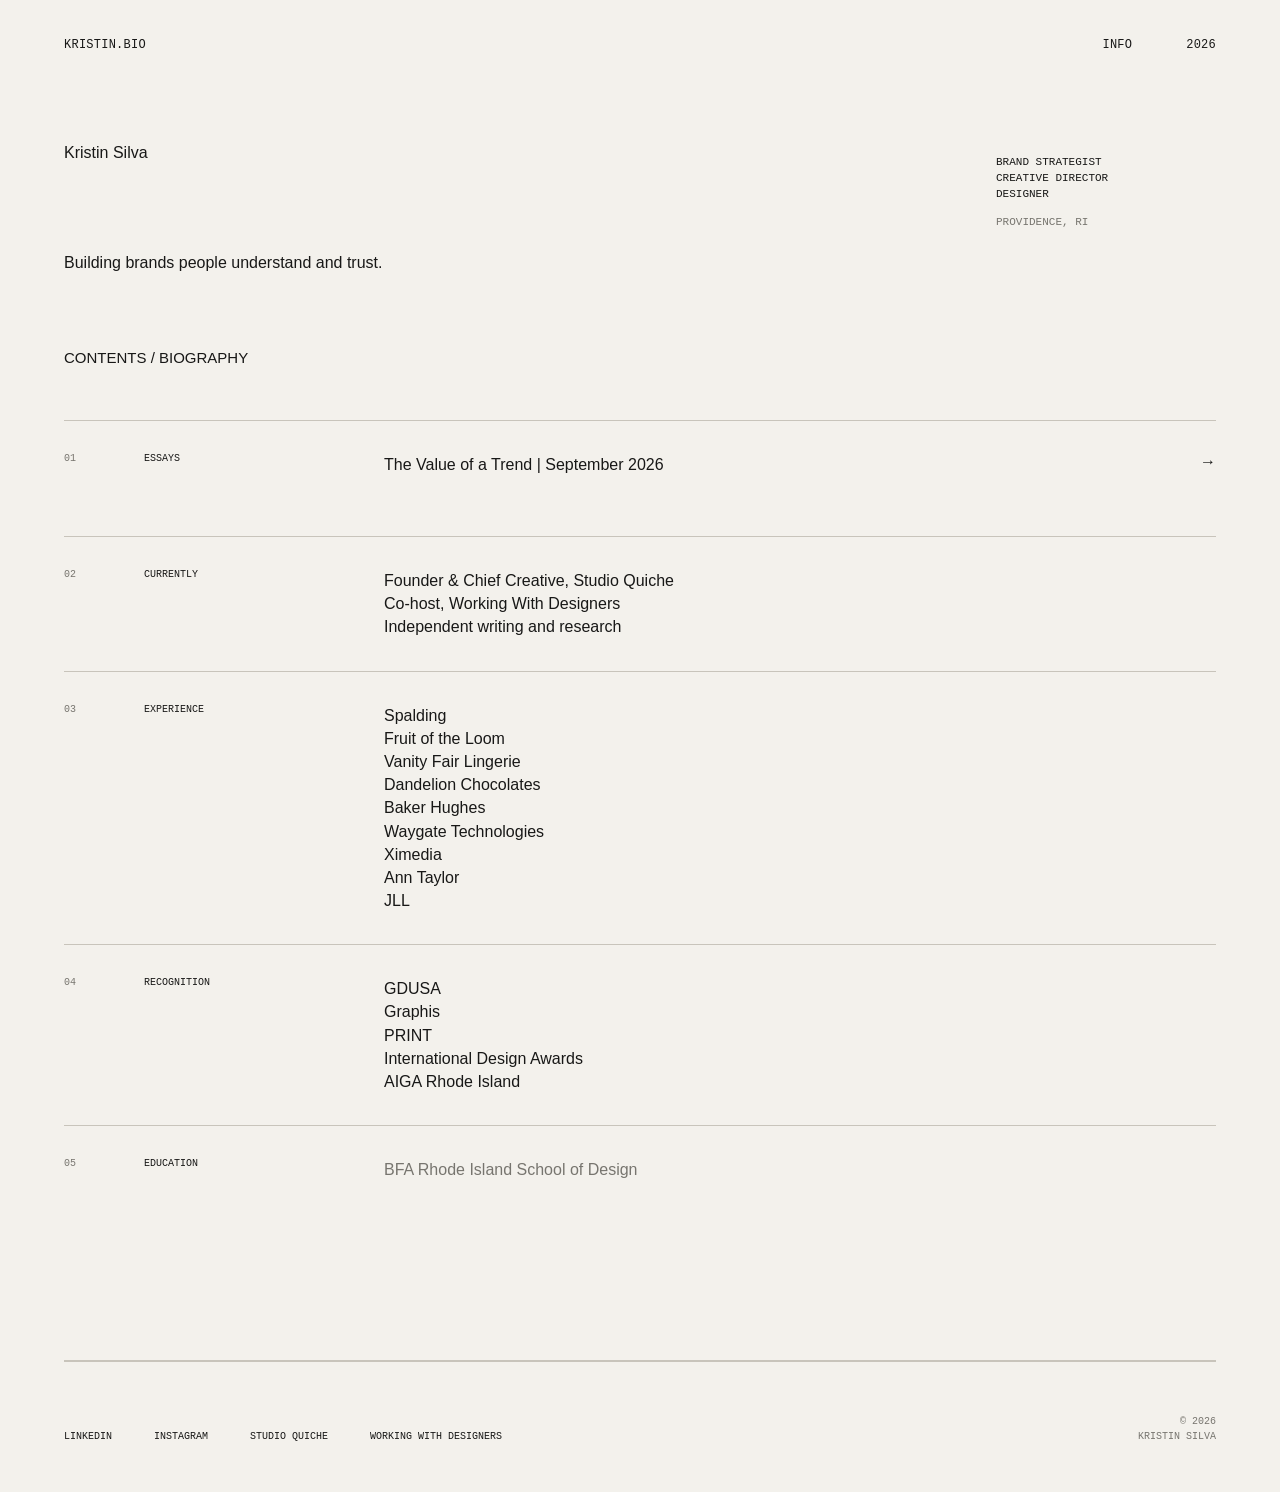
==== index.html @ f1316359 "Add files via upload" ====
<!doctype html>
<html lang="en">
<head>
  <meta charset="utf-8">
<meta name="viewport" content="width=device-width, initial-scale=1">
<meta name="description" content="Kristin Silva — brand strategist, creative director, designer, and independent writer.">
<link rel="preconnect" href="https://api.fontshare.com">
<link href="https://api.fontshare.com/v2/css?f[]=switzer@300,400,500&display=swap" rel="stylesheet">
<link rel="stylesheet" href="style.css">
  <title>Kristin Silva</title>
</head>
<body>
  <header class="site-header">
    <a class="wordmark" href="index.html">KRISTIN.BIO</a>
    <nav><a href="index.html">INFO</a><span>2026</span></nav>
  </header>

  <main class="home">
    <section class="intro">
      <div class="intro-main">
        <h1>Kristin Silva</h1>
        <p class="descriptor mobile-only">BRAND STRATEGIST<br>CREATIVE DIRECTOR<br>DESIGNER</p>
        <p class="location mobile-only">PROVIDENCE, RI</p>
        <p class="statement">Building brands people understand and trust.</p>
      </div>
      <div class="intro-side desktop-only">
        <p>BRAND STRATEGIST<br>CREATIVE DIRECTOR<br>DESIGNER</p>
        <p class="location">PROVIDENCE, RI</p>
      </div>
    </section>

    <h2 class="contents-title">CONTENTS / BIOGRAPHY</h2>

    <section class="bio-list">
      <a class="bio-row essay-row" href="essay.html">
        <span class="num">01</span><span class="label">ESSAYS</span>
        <span class="value">The Value of a Trend | September 2026</span><span class="arrow">→</span>
      </a>
      <div class="bio-row">
        <span class="num">02</span><span class="label">CURRENTLY</span>
        <span class="value">Founder &amp; Chief Creative, Studio Quiche<br>Co-host, Working With Designers<br>Independent writing and research</span>
      </div>
      <div class="bio-row">
        <span class="num">03</span><span class="label">EXPERIENCE</span>
        <span class="value">Spalding<br>Fruit of the Loom<br>Vanity Fair Lingerie<br>Dandelion Chocolates<br>Baker Hughes<br>Waygate Technologies<br>Ximedia<br>Ann Taylor<br>JLL</span>
      </div>
      <div class="bio-row">
        <span class="num">04</span><span class="label">RECOGNITION</span>
        <span class="value">GDUSA<br>Graphis<br>PRINT<br>International Design Awards<br>AIGA Rhode Island</span>
      </div>
      <div class="bio-row education">
        <span class="num">05</span><span class="label">EDUCATION</span>
        <span class="value muted">BFA Rhode Island School of Design</span>
      </div>
    </section>
  </main>
  <footer class="site-footer">
  <div class="footer-links">
    <!-- Replace # with your exact profile URLs when ready. -->
    <a href="#">LINKEDIN</a>
    <a href="#">INSTAGRAM</a>
    <a href="https://studioquiche.com/">STUDIO QUICHE</a>
    <a href="https://www.workingwithdesigners.com/">WORKING WITH DESIGNERS</a>
  </div>
  <div class="copyright">© 2026<br>KRISTIN SILVA</div>
</footer>
</body>
</html>
---- style.css ----
*{box-sizing:border-box}
:root{--paper:#f3f1ec;--ink:#181817;--muted:#77756f;--rule:#c8c4bb}
html{background:var(--paper);color:var(--ink)}
body{margin:0;background:var(--paper);font-family:"Switzer",Arial,Helvetica,sans-serif;font-weight:400}
a{color:inherit;text-decoration:none}
.site-header{height:92px;padding:38px 5vw 0;display:flex;justify-content:space-between;align-items:flex-start;font-family:"Courier New",monospace;font-size:12px;letter-spacing:.02em}
.site-header nav{display:flex;gap:54px}
.home{padding:52px 5vw 0}
.intro{display:grid;grid-template-columns:1fr 220px;min-height:205px}
.intro h1{font-size:16px;font-weight:400;margin:0 0 92px}
.statement{font-size:16px;margin:0}
.intro-side{font-family:"Courier New",monospace;font-size:11px;line-height:1.45}
.location{color:var(--muted);margin-top:12px}
.contents-title{font-size:15px;font-weight:400;margin:0 0 54px}
.bio-list{border-top:1px solid var(--rule)}
.bio-row{display:grid;grid-template-columns:80px 240px 1fr 30px;border-bottom:1px solid var(--rule);padding:32px 0;min-height:116px}
.bio-row .num,.bio-row .label{font-family:"Courier New",monospace;font-size:10px}
.bio-row .num{color:var(--muted)}
.bio-row .value{font-size:16px;line-height:1.45}
.bio-row .arrow{text-align:right}
.bio-row.education{min-height:235px}
.muted{color:var(--muted)}
.site-footer{margin:0 5vw;padding:52px 0 48px;border-top:1px solid var(--rule);display:flex;justify-content:space-between;align-items:flex-end;font-family:"Courier New",monospace;font-size:10px;line-height:1.5}
.home+.site-footer{margin-top:0}
.footer-links{display:flex;gap:42px}
.copyright{text-align:right;color:var(--muted)}
.mobile-only{display:none}

/* Essay */
.essay-page{padding:35px 5vw 90px}
.essay-meta{font-family:"Courier New",monospace;font-size:10px;color:var(--muted);margin-bottom:18px}
.essay-page>h1{font-family:Georgia,"Times New Roman",serif;font-size:42px;font-weight:400;line-height:1.05;margin:0 0 15px}
.dek{font-size:17px;color:var(--muted);margin:0 0 34px;max-width:650px;line-height:1.45}
.hero{margin:0 0 50px}
.hero img{display:block;width:100%;max-height:560px;object-fit:cover;border-radius:0}
.essay-body{width:min(640px,52vw);margin:0 auto;font-size:16px;line-height:1.6}
.essay-body p{margin:0 0 25px}
.essay-page+.site-footer{margin-top:0}

@media (max-width:700px){
  .desktop-only{display:none}
  .mobile-only{display:block}
  .site-header{height:94px;padding:38px 28px 0;font-size:14px}
  .site-header nav{gap:34px}
  .home{padding:28px 28px 0}
  .intro{display:block;min-height:292px}
  .intro h1{font-size:23px;margin:0 0 28px}
  .descriptor{font-family:"Courier New",monospace;font-size:14px;line-height:1.55;margin:0}
  .intro .location{font-family:"Courier New",monospace;font-size:14px;margin:12px 0 38px}
  .statement{font-size:22px;line-height:1.25}
  .contents-title{font-family:"Courier New",monospace;font-size:14px;margin:0 0 28px}
  .bio-row{grid-template-columns:1fr 34px;padding:34px 0;min-height:0}
  .bio-row .label{grid-column:1;grid-row:1;font-size:12px;margin-bottom:22px}
  .bio-row .num{grid-column:2;grid-row:1;text-align:right;font-size:12px}
  .bio-row .value{grid-column:1 / -1;grid-row:2;font-size:20px;line-height:1.5}
  .bio-row .arrow{grid-column:2;grid-row:2;font-size:18px}
  .bio-row.education{min-height:137px}
  .essay-row .value{padding-right:20px}
  .site-footer{margin:135px 28px 0;padding:48px 0 58px;display:block;font-size:11px}
  .footer-links{display:flex;flex-direction:column;gap:25px}
  .copyright{text-align:left;margin-top:62px}

  .essay-page{padding:26px 18px 0}
  .essay-meta{font-size:9px;margin-bottom:27px}
  .essay-page>h1{font-size:29px;line-height:1.05;margin-bottom:24px}
  .dek{font-size:15px;line-height:1.45;margin-bottom:28px}
  .hero{margin:0 0 31px}
  .hero img{height:auto;border-radius:7px}
  .essay-body{width:100%;margin:0;font-size:14px;line-height:1.65}
  .essay-body p{margin-bottom:24px}
  .essay-page+.site-footer{margin-top:46px}
}

@media (min-width:1200px){
  .site-header,.home,.essay-page{padding-left:5vw;padding-right:5vw}
  .essay-body{width:560px}
}
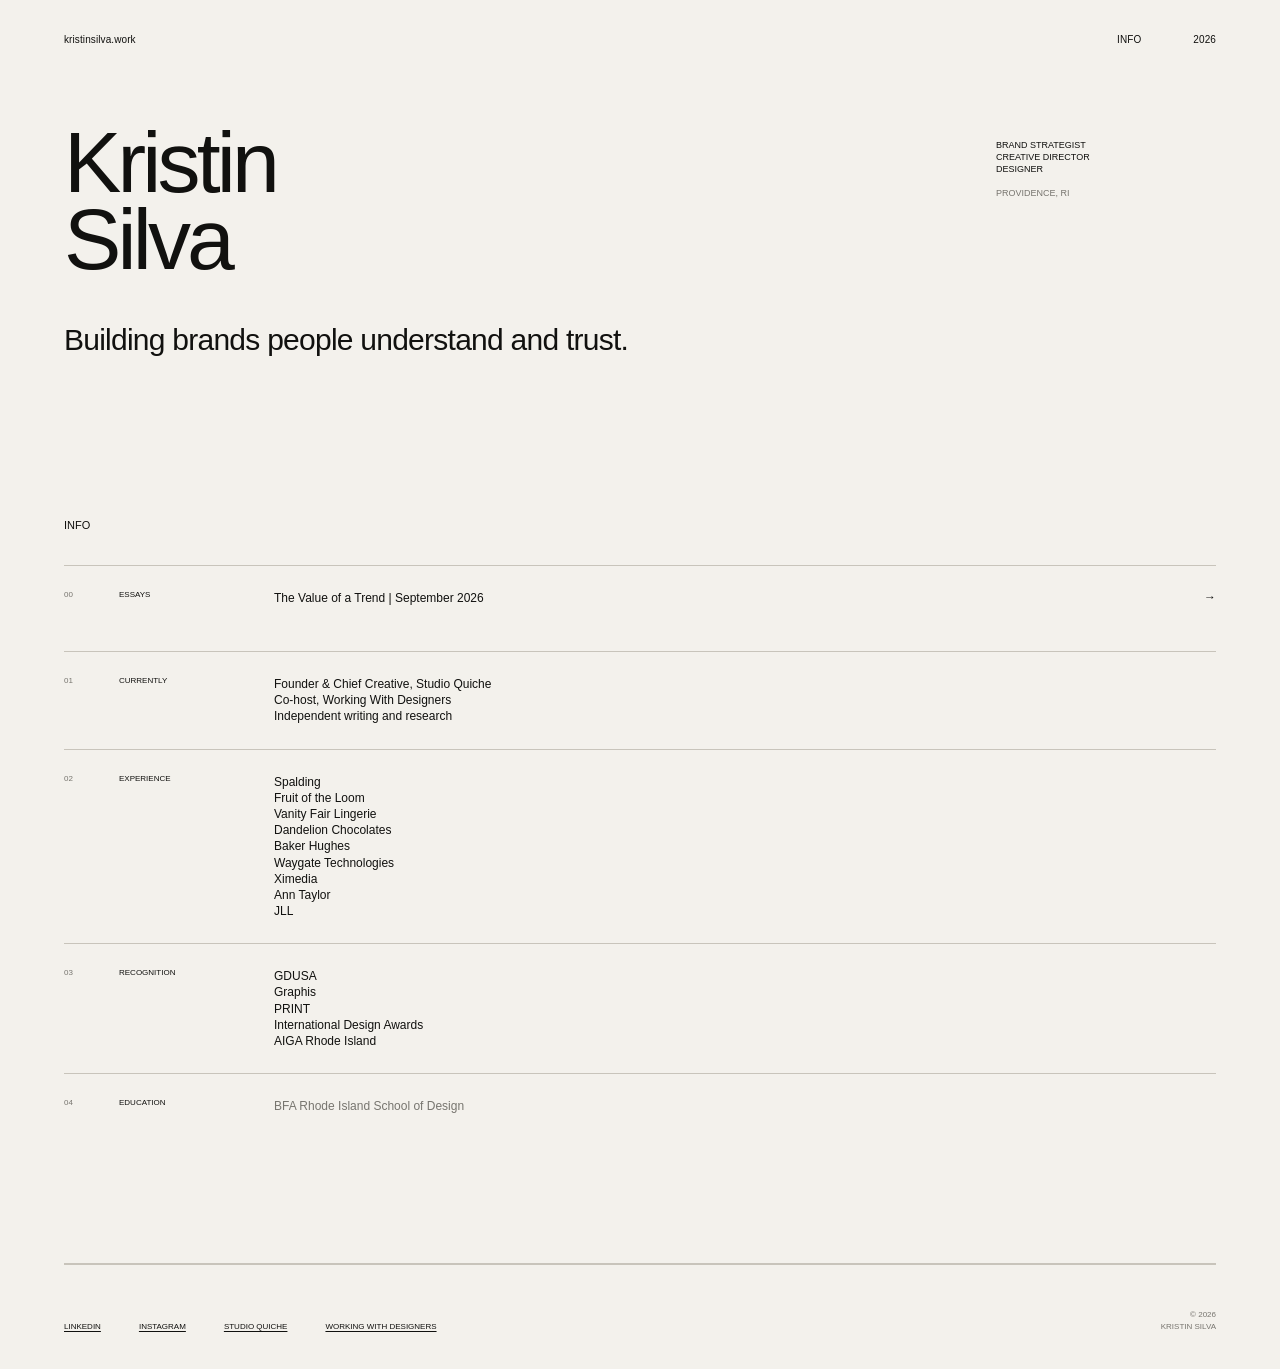
==== commit bacdcd30: "Add files via upload" ====
--- a/index.html
+++ b/index.html
@@ -1,68 +1,19 @@
 <!doctype html>
-<html lang="en">
-<head>
-  <meta charset="utf-8">
-<meta name="viewport" content="width=device-width, initial-scale=1">
+<html lang="en"><head>
+<meta charset="utf-8"><meta name="viewport" content="width=device-width, initial-scale=1">
 <meta name="description" content="Kristin Silva — brand strategist, creative director, designer, and independent writer.">
-<link rel="preconnect" href="https://api.fontshare.com">
-<link href="https://api.fontshare.com/v2/css?f[]=switzer@300,400,500&display=swap" rel="stylesheet">
-<link rel="stylesheet" href="style.css">
-  <title>Kristin Silva</title>
-</head>
-<body>
-  <header class="site-header">
-    <a class="wordmark" href="index.html">KRISTIN.BIO</a>
-    <nav><a href="index.html">INFO</a><span>2026</span></nav>
-  </header>
-
-  <main class="home">
-    <section class="intro">
-      <div class="intro-main">
-        <h1>Kristin Silva</h1>
-        <p class="descriptor mobile-only">BRAND STRATEGIST<br>CREATIVE DIRECTOR<br>DESIGNER</p>
-        <p class="location mobile-only">PROVIDENCE, RI</p>
-        <p class="statement">Building brands people understand and trust.</p>
-      </div>
-      <div class="intro-side desktop-only">
-        <p>BRAND STRATEGIST<br>CREATIVE DIRECTOR<br>DESIGNER</p>
-        <p class="location">PROVIDENCE, RI</p>
-      </div>
-    </section>
-
-    <h2 class="contents-title">CONTENTS / BIOGRAPHY</h2>
-
-    <section class="bio-list">
-      <a class="bio-row essay-row" href="essay.html">
-        <span class="num">01</span><span class="label">ESSAYS</span>
-        <span class="value">The Value of a Trend | September 2026</span><span class="arrow">→</span>
-      </a>
-      <div class="bio-row">
-        <span class="num">02</span><span class="label">CURRENTLY</span>
-        <span class="value">Founder &amp; Chief Creative, Studio Quiche<br>Co-host, Working With Designers<br>Independent writing and research</span>
-      </div>
-      <div class="bio-row">
-        <span class="num">03</span><span class="label">EXPERIENCE</span>
-        <span class="value">Spalding<br>Fruit of the Loom<br>Vanity Fair Lingerie<br>Dandelion Chocolates<br>Baker Hughes<br>Waygate Technologies<br>Ximedia<br>Ann Taylor<br>JLL</span>
-      </div>
-      <div class="bio-row">
-        <span class="num">04</span><span class="label">RECOGNITION</span>
-        <span class="value">GDUSA<br>Graphis<br>PRINT<br>International Design Awards<br>AIGA Rhode Island</span>
-      </div>
-      <div class="bio-row education">
-        <span class="num">05</span><span class="label">EDUCATION</span>
-        <span class="value muted">BFA Rhode Island School of Design</span>
-      </div>
-    </section>
-  </main>
-  <footer class="site-footer">
-  <div class="footer-links">
-    <!-- Replace # with your exact profile URLs when ready. -->
-    <a href="#">LINKEDIN</a>
-    <a href="#">INSTAGRAM</a>
-    <a href="https://studioquiche.com/">STUDIO QUICHE</a>
-    <a href="https://www.workingwithdesigners.com/">WORKING WITH DESIGNERS</a>
-  </div>
-  <div class="copyright">© 2026<br>KRISTIN SILVA</div>
-</footer>
-</body>
-</html>
+<link rel="preconnect" href="https://api.fontshare.com"><link href="https://api.fontshare.com/v2/css?f[]=switzer@300,400,500&display=swap" rel="stylesheet"><link rel="stylesheet" href="style.css">
+<title>Kristin Silva</title></head><body>
+<header class="site-header"><a class="wordmark" href="index.html">kristinsilva.work</a><nav><a href="index.html">INFO</a><span>2026</span></nav></header>
+<main class="home">
+<section class="intro"><div class="intro-main"><h1><span>Kristin</span><span>Silva</span></h1><div class="mobile-credentials"><p>BRAND STRATEGIST<br>CREATIVE DIRECTOR<br>DESIGNER</p><p class="location">PROVIDENCE, RI</p></div><p class="statement">Building brands people understand and trust.</p></div><div class="intro-side"><p>BRAND STRATEGIST<br>CREATIVE DIRECTOR<br>DESIGNER</p><p class="location">PROVIDENCE, RI</p></div></section>
+<h2 class="contents-title">INFO</h2>
+<section class="bio-list">
+<a class="bio-row essay-row" href="essay.html"><span class="num">00</span><span class="label">ESSAYS</span><span class="value">The Value of a Trend | September 2026</span><span class="arrow">→</span></a>
+<div class="bio-row"><span class="num">01</span><span class="label">CURRENTLY</span><span class="value">Founder &amp; Chief Creative, Studio Quiche<br>Co-host, Working With Designers<br>Independent writing and research</span></div>
+<div class="bio-row"><span class="num">02</span><span class="label">EXPERIENCE</span><span class="value">Spalding<br>Fruit of the Loom<br>Vanity Fair Lingerie<br>Dandelion Chocolates<br>Baker Hughes<br>Waygate Technologies<br>Ximedia<br>Ann Taylor<br>JLL</span></div>
+<div class="bio-row"><span class="num">03</span><span class="label">RECOGNITION</span><span class="value">GDUSA<br>Graphis<br>PRINT<br>International Design Awards<br>AIGA Rhode Island</span></div>
+<div class="bio-row education"><span class="num">04</span><span class="label">EDUCATION</span><span class="value muted">BFA Rhode Island School of Design</span></div>
+</section></main>
+<footer class="site-footer"><div class="footer-links"><a href="#">LINKEDIN</a><a href="#">INSTAGRAM</a><a href="https://studioquiche.com/">STUDIO QUICHE</a><a href="https://www.workingwithdesigners.com/">WORKING WITH DESIGNERS</a></div><div class="copyright">© 2026<br>KRISTIN SILVA</div></footer>
+</body></html>
--- a/style.css
+++ b/style.css
@@ -1,77 +1,4 @@
-*{box-sizing:border-box}
-:root{--paper:#f3f1ec;--ink:#181817;--muted:#77756f;--rule:#c8c4bb}
-html{background:var(--paper);color:var(--ink)}
-body{margin:0;background:var(--paper);font-family:"Switzer",Arial,Helvetica,sans-serif;font-weight:400}
-a{color:inherit;text-decoration:none}
-.site-header{height:92px;padding:38px 5vw 0;display:flex;justify-content:space-between;align-items:flex-start;font-family:"Courier New",monospace;font-size:12px;letter-spacing:.02em}
-.site-header nav{display:flex;gap:54px}
-.home{padding:52px 5vw 0}
-.intro{display:grid;grid-template-columns:1fr 220px;min-height:205px}
-.intro h1{font-size:16px;font-weight:400;margin:0 0 92px}
-.statement{font-size:16px;margin:0}
-.intro-side{font-family:"Courier New",monospace;font-size:11px;line-height:1.45}
-.location{color:var(--muted);margin-top:12px}
-.contents-title{font-size:15px;font-weight:400;margin:0 0 54px}
-.bio-list{border-top:1px solid var(--rule)}
-.bio-row{display:grid;grid-template-columns:80px 240px 1fr 30px;border-bottom:1px solid var(--rule);padding:32px 0;min-height:116px}
-.bio-row .num,.bio-row .label{font-family:"Courier New",monospace;font-size:10px}
-.bio-row .num{color:var(--muted)}
-.bio-row .value{font-size:16px;line-height:1.45}
-.bio-row .arrow{text-align:right}
-.bio-row.education{min-height:235px}
-.muted{color:var(--muted)}
-.site-footer{margin:0 5vw;padding:52px 0 48px;border-top:1px solid var(--rule);display:flex;justify-content:space-between;align-items:flex-end;font-family:"Courier New",monospace;font-size:10px;line-height:1.5}
-.home+.site-footer{margin-top:0}
-.footer-links{display:flex;gap:42px}
-.copyright{text-align:right;color:var(--muted)}
-.mobile-only{display:none}
-
-/* Essay */
-.essay-page{padding:35px 5vw 90px}
-.essay-meta{font-family:"Courier New",monospace;font-size:10px;color:var(--muted);margin-bottom:18px}
-.essay-page>h1{font-family:Georgia,"Times New Roman",serif;font-size:42px;font-weight:400;line-height:1.05;margin:0 0 15px}
-.dek{font-size:17px;color:var(--muted);margin:0 0 34px;max-width:650px;line-height:1.45}
-.hero{margin:0 0 50px}
-.hero img{display:block;width:100%;max-height:560px;object-fit:cover;border-radius:0}
-.essay-body{width:min(640px,52vw);margin:0 auto;font-size:16px;line-height:1.6}
-.essay-body p{margin:0 0 25px}
-.essay-page+.site-footer{margin-top:0}
-
-@media (max-width:700px){
-  .desktop-only{display:none}
-  .mobile-only{display:block}
-  .site-header{height:94px;padding:38px 28px 0;font-size:14px}
-  .site-header nav{gap:34px}
-  .home{padding:28px 28px 0}
-  .intro{display:block;min-height:292px}
-  .intro h1{font-size:23px;margin:0 0 28px}
-  .descriptor{font-family:"Courier New",monospace;font-size:14px;line-height:1.55;margin:0}
-  .intro .location{font-family:"Courier New",monospace;font-size:14px;margin:12px 0 38px}
-  .statement{font-size:22px;line-height:1.25}
-  .contents-title{font-family:"Courier New",monospace;font-size:14px;margin:0 0 28px}
-  .bio-row{grid-template-columns:1fr 34px;padding:34px 0;min-height:0}
-  .bio-row .label{grid-column:1;grid-row:1;font-size:12px;margin-bottom:22px}
-  .bio-row .num{grid-column:2;grid-row:1;text-align:right;font-size:12px}
-  .bio-row .value{grid-column:1 / -1;grid-row:2;font-size:20px;line-height:1.5}
-  .bio-row .arrow{grid-column:2;grid-row:2;font-size:18px}
-  .bio-row.education{min-height:137px}
-  .essay-row .value{padding-right:20px}
-  .site-footer{margin:135px 28px 0;padding:48px 0 58px;display:block;font-size:11px}
-  .footer-links{display:flex;flex-direction:column;gap:25px}
-  .copyright{text-align:left;margin-top:62px}
-
-  .essay-page{padding:26px 18px 0}
-  .essay-meta{font-size:9px;margin-bottom:27px}
-  .essay-page>h1{font-size:29px;line-height:1.05;margin-bottom:24px}
-  .dek{font-size:15px;line-height:1.45;margin-bottom:28px}
-  .hero{margin:0 0 31px}
-  .hero img{height:auto;border-radius:7px}
-  .essay-body{width:100%;margin:0;font-size:14px;line-height:1.65}
-  .essay-body p{margin-bottom:24px}
-  .essay-page+.site-footer{margin-top:46px}
-}
-
-@media (min-width:1200px){
-  .site-header,.home,.essay-page{padding-left:5vw;padding-right:5vw}
-  .essay-body{width:560px}
-}
+*{box-sizing:border-box}:root{--paper:#f3f1ec;--ink:#11110f;--muted:#77756f;--rule:#c8c4bb}html{background:var(--paper);color:var(--ink)}body{margin:0;background:var(--paper);font-family:"Switzer",Arial,Helvetica,sans-serif;font-weight:400}a{color:inherit;text-decoration:none}.site-header{height:88px;padding:34px 5vw 0;display:flex;justify-content:space-between;align-items:flex-start;font-size:10px;letter-spacing:.01em}.site-header nav{display:flex;gap:52px}.home{padding:36px 5vw 0}.intro{display:grid;grid-template-columns:1fr 220px;min-height:395px}.intro h1{font-size:86px;font-weight:400;line-height:.9;letter-spacing:-.045em;margin:0}.intro h1 span{display:block}.statement{font-size:30px;line-height:1.05;letter-spacing:-.025em;margin:45px 0 0}.intro-side{font-size:9px;line-height:1.35;padding-top:6px}.location{color:var(--muted);margin-top:12px}.mobile-credentials{display:none}.contents-title{font-size:11px;font-weight:400;margin:0 0 34px}.bio-list{border-top:1px solid var(--rule)}.bio-row{display:grid;grid-template-columns:55px 155px 1fr 25px;border-bottom:1px solid var(--rule);padding:24px 0;min-height:86px}.bio-row .num,.bio-row .label{font-size:8px}.bio-row .num{color:var(--muted)}.bio-row .value{font-size:12px;line-height:1.35}.bio-row .arrow{text-align:right;font-size:12px}.bio-row.education{min-height:190px}.muted{color:var(--muted)}.site-footer{margin:0 5vw;padding:44px 0 36px;border-top:1px solid var(--rule);display:flex;justify-content:space-between;align-items:flex-end;font-size:8px;line-height:1.5}.footer-links{display:flex;gap:38px;text-decoration:underline;text-underline-offset:2px}.copyright{text-align:right;color:var(--muted)}
+/* Essay */.essay-page{padding:20px 5vw 72px}.essay-meta{font-size:8px;margin-bottom:12px}.essay-page>h1{font-size:34px;font-weight:400;line-height:1;margin:0 0 2px;letter-spacing:-.025em}.dek{font-size:11px;margin:0 0 18px}.hero{margin:0 0 18px}.hero img{display:block;width:100%;height:160px;object-fit:cover;object-position:center 43%}.essay-body{width:min(560px,52vw);margin:0 auto;font-size:10.5px;line-height:1.45}.essay-body h2{font-size:18px;line-height:1.1;font-weight:500;margin:0 0 2px}.article-dek{font-size:9px;margin:0 0 12px}.essay-body p{margin:0 0 12px}
+@media(max-width:700px){.site-header{height:62px;padding:22px 22px 0;font-size:9px}.site-header nav{gap:28px}.home{padding:10px 22px 0}.intro{display:block;min-height:245px}.intro h1{font-size:56px;line-height:.76;letter-spacing:-.045em;margin:0 0 28px}.intro h1 span{display:block}.intro-side{display:none}.mobile-credentials{display:block;font-size:9px;line-height:1.15;margin-bottom:24px}.mobile-credentials p{margin:0}.mobile-credentials .location{margin-top:8px}.statement{font-size:25px;line-height:.92;margin:0;max-width:320px}.contents-title{font-size:9px;margin:0 0 14px}.bio-row{grid-template-columns:1fr 40px;padding:14px 0;min-height:0}.bio-row .label{grid-column:2;grid-row:1;text-align:right;font-size:8px}.bio-row .num{grid-column:1;grid-row:1;font-size:8px}.bio-row .value{grid-column:1/-1;grid-row:2;font-size:14px;line-height:1.08;margin-top:8px;padding-right:0}.bio-row .arrow{grid-column:2;grid-row:2;font-size:13px}.bio-row.education{min-height:66px}.site-footer{margin:38px 22px 0;padding:20px 0 26px;font-size:8px;display:grid;grid-template-columns:1fr 1fr;gap:28px}.footer-links{display:grid;grid-template-columns:1fr 1fr;gap:8px 24px;grid-column:1/-1}.copyright{grid-column:1/-1;display:flex;justify-content:space-between;text-align:left}.essay-page{padding:12px 22px 30px}.essay-meta{font-size:8px;line-height:1.35;margin-bottom:18px;max-width:190px}.essay-page>h1{font-size:47px;line-height:.85;max-width:250px;margin-bottom:8px}.dek{font-size:14px;line-height:1.2;max-width:320px;margin-bottom:20px}.hero{margin:0 -22px 20px}.hero img{height:92px;object-fit:cover;object-position:center 43%}.essay-body{width:100%;font-size:14px;line-height:1.35}.essay-body h2{font-size:20px;margin-bottom:3px}.article-dek{font-size:11px;line-height:1.25;margin-bottom:16px}.essay-body p{margin-bottom:17px}.essay-page+.site-footer{margin-top:0}}
+@media(min-width:1400px){.intro h1{font-size:104px}.statement{font-size:36px}.essay-body{width:600px}}
